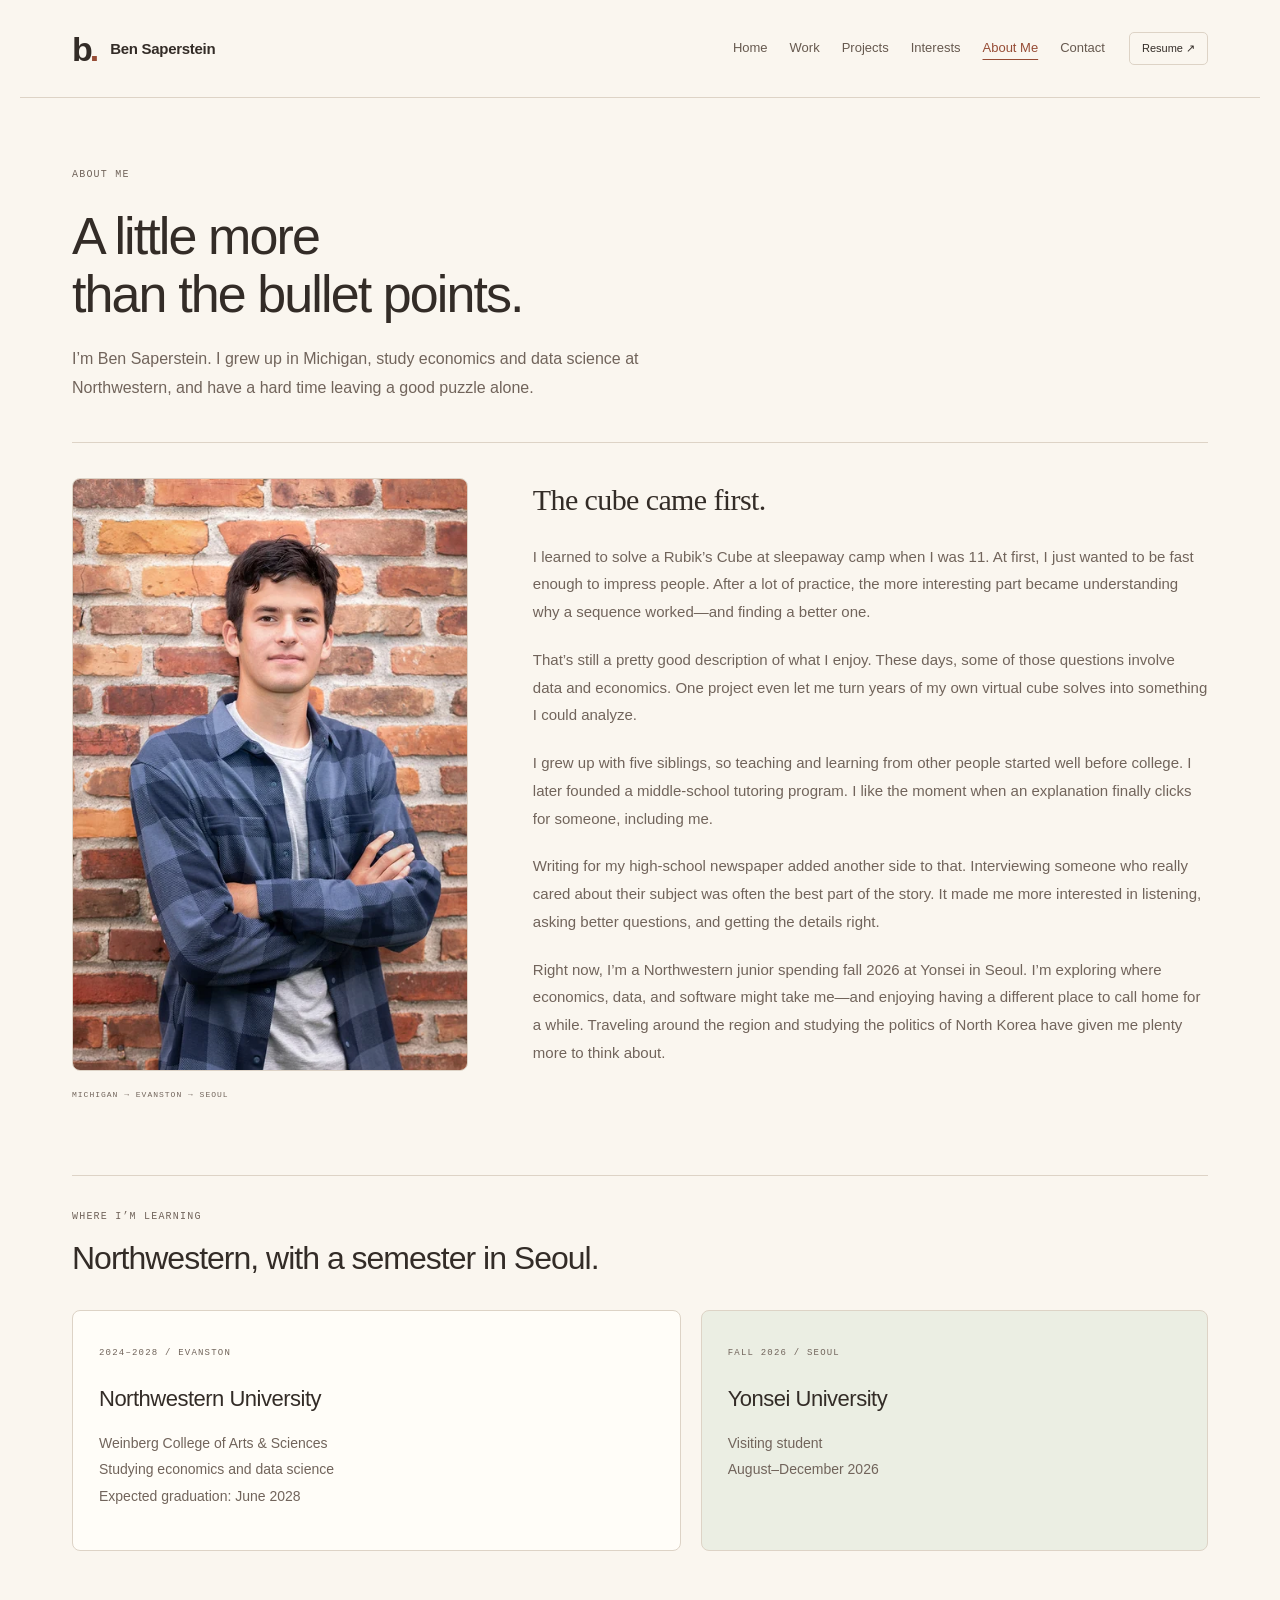
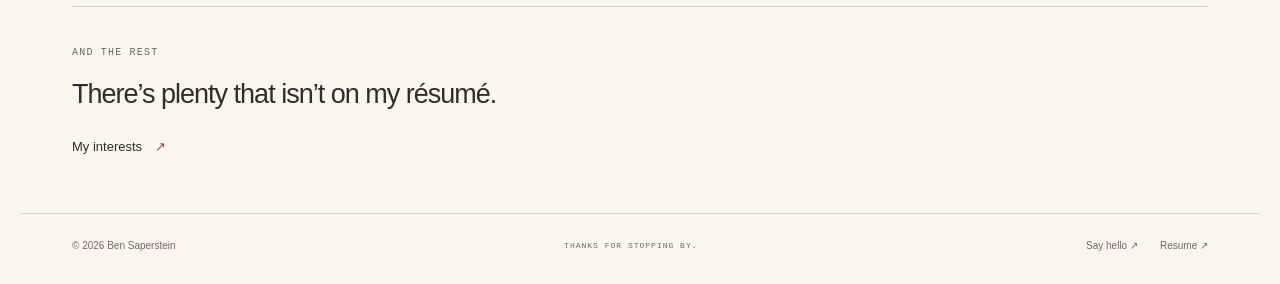
==== about.html @ 533a5538 "Publish personal portfolio with project stories and travel photos" ====
<!doctype html><html lang="en"><head><meta charset="utf-8"><meta name="viewport" content="width=device-width,initial-scale=1"><meta name="description" content="Meet Ben Saperstein: from Michigan to Northwestern, with a semester in Seoul."><meta name="robots" content="index,follow"><meta name="theme-color" content="#faf6ef"><title>About Me — Ben Saperstein</title><link rel="icon" href="favicon.svg" type="image/svg+xml"><link rel="stylesheet" href="style.css"></head><body class="page-about"><a class="skip" href="#main">Skip to content</a><header><a class="wordmark" href="index.html" aria-label="Ben Saperstein home"><span class="brand-mark" aria-hidden="true">b<span>.</span></span><span>Ben Saperstein</span></a><nav aria-label="Main navigation"><a href="index.html">Home</a><a href="work.html">Work</a><a href="projects.html">Projects</a><a href="interests.html">Interests</a><a href="about.html" aria-current="page">About Me</a><a href="contact.html">Contact</a></nav><a class="nav-resume" href="Ben_Saperstein_Public_Resume.pdf" target="_blank" rel="noopener">Resume ↗<span class="sr-only"> (PDF, opens in a new tab)</span></a></header><main id="main"><section class="page-intro"><p class="eyebrow">ABOUT ME</p><h1>A little more<br>than the bullet points.</h1><p class="page-description">I’m Ben Saperstein. I grew up in Michigan, study economics and data science at Northwestern, and have a hard time leaving a good puzzle alone.</p></section>
<section class="about-personal"><figure class="about-photo"><img src="images/ben-brick-900.webp" srcset="images/ben-brick-480.webp 480w, images/ben-brick-900.webp 900w" sizes="(max-width:640px) calc(100vw - 44px), 360px" width="900" height="1350" alt="Ben standing in front of a brick wall, wearing a blue checked shirt" loading="lazy"><figcaption class="mono">MICHIGAN → EVANSTON → SEOUL</figcaption></figure><div class="story-body"><p class="story-lead">The cube came first.</p><p>I learned to solve a Rubik’s Cube at sleepaway camp when I was 11. At first, I just wanted to be fast enough to impress people. After a lot of practice, the more interesting part became understanding why a sequence worked—and finding a better one.</p><p>That’s still a pretty good description of what I enjoy. These days, some of those questions involve data and economics. One project even let me turn years of my own virtual cube solves into something I could analyze.</p><p>I grew up with five siblings, so teaching and learning from other people started well before college. I later founded a middle-school tutoring program. I like the moment when an explanation finally clicks for someone, including me.</p><p>Writing for my high-school newspaper added another side to that. Interviewing someone who really cared about their subject was often the best part of the story. It made me more interested in listening, asking better questions, and getting the details right.</p><p>Right now, I’m a Northwestern junior spending fall 2026 at Yonsei in Seoul. I’m exploring where economics, data, and software might take me—and enjoying having a different place to call home for a while. Traveling around the region and studying the politics of North Korea have given me plenty more to think about.</p></div></section>
<section class="education-section" aria-labelledby="education-title"><div class="section-heading"><div><p class="eyebrow">WHERE I’M LEARNING</p><h2 id="education-title">Northwestern, with a semester in Seoul.</h2></div></div><div class="education-grid"><article><span class="mono">2024–2028 / EVANSTON</span><h3>Northwestern University</h3><p>Weinberg College of Arts & Sciences<br>Studying economics and data science<br>Expected graduation: June 2028</p></article><article><span class="mono">FALL 2026 / SEOUL</span><h3>Yonsei University</h3><p>Visiting student<br>August–December 2026</p></article></div></section>
<section class="home-note"><p class="eyebrow">AND THE REST</p><h2>There’s plenty that isn’t on my résumé.</h2><a class="text-link" href="interests.html">My interests <span aria-hidden="true">↗</span></a></section>
</main><footer><a href="index.html">© 2026 Ben Saperstein</a><span class="mono">THANKS FOR STOPPING BY.</span><div class="footer-links"><a href="contact.html">Say hello ↗</a><a href="Ben_Saperstein_Public_Resume.pdf" target="_blank" rel="noopener">Resume ↗<span class="sr-only"> (PDF, opens in a new tab)</span></a></div></footer><script src="script.js"></script></body></html>
---- style.css ----
:root{color-scheme:light;--bg:#faf6ef;--surface:#fffdf8;--line:#ddd3c6;--text:#332c27;--muted:#71645b;--accent:#964c35;--mint:#53735b}*{box-sizing:border-box}html{scroll-behavior:smooth;scroll-padding-top:95px}body{margin:0;background:var(--bg);color:var(--text);font-family:Arial,Helvetica,sans-serif;line-height:1.6;font-size:16px}a{color:inherit;text-decoration:none}button{font:inherit}a,button,summary{-webkit-tap-highlight-color:transparent}a:focus-visible,button:focus-visible,summary:focus-visible{outline:2px solid var(--accent);outline-offset:6px}a:hover{color:var(--accent)}.sr-only{position:absolute;width:1px;height:1px;overflow:hidden;clip:rect(0,0,0,0);white-space:nowrap}.skip{position:fixed;top:-100px;left:15px;padding:12px;background:var(--accent);color:#fffaf3;z-index:100}.skip:focus{top:10px}header,main,footer{max-width:1240px;margin:auto;padding-left:52px;padding-right:52px}header{height:98px;display:flex;align-items:center;justify-content:space-between;border-bottom:1px solid var(--line)}.wordmark{display:flex;gap:14px;align-items:center;font-size:15px;font-weight:600;letter-spacing:-.3px}.brand-mark{font-size:34px;line-height:1;font-weight:800;letter-spacing:-3px}.brand-mark span{color:var(--accent)}nav{display:flex;gap:31px;font-size:13px;color:#66594f}nav a:last-child{margin-left:8px}.hero{display:grid;grid-template-columns:1.5fr 1fr;gap:62px;align-items:center;padding:90px 0 85px}.eyebrow,.mono{font-family:"Courier New",monospace;font-size:10px;letter-spacing:1.2px;font-weight:400}.eyebrow{color:var(--muted);margin:0 0 26px;line-height:1.8}.status-dot{display:inline-block;width:6px;height:6px;background:var(--mint);border-radius:50%;margin-right:9px;vertical-align:1px}h1{font-size:clamp(38px,4.2vw,56px);line-height:1.13;letter-spacing:-2.4px;font-weight:500;margin:0 0 25px}h1 span{color:var(--accent)}.intro{color:var(--muted);max-width:470px;font-size:16px;line-height:1.8;margin:0 0 30px}.hero-actions{display:flex;align-items:center;gap:27px}.button{display:inline-flex;align-items:center;justify-content:space-between;gap:34px;padding:13px 19px;border:1px solid transparent;border-radius:4px;font-size:13px;font-weight:600}.primary{background:var(--accent);color:#fffaf3}.primary:hover{background:#7c3c29;color:#fffaf3}.text-link{font-size:13px;display:inline-flex;gap:13px;align-items:center}.text-link span{color:var(--accent)}.hero-object{height:362px;position:relative;border:1px solid var(--line);border-radius:8px;background:radial-gradient(ellipse at center,#eadac866,transparent 70%);overflow:hidden}.object-top{position:absolute;left:22px;right:22px;top:17px;display:flex;align-items:center;justify-content:space-between;color:var(--muted)}.object-top .mono{font-size:8px;letter-spacing:.8px}.cross{font-size:19px;color:#555}.cube-stage{height:263px;display:flex;align-items:center;justify-content:center;perspective:800px;padding-top:30px}.cube{width:123px;height:123px;position:relative;transform-style:preserve-3d;transform:rotateX(-25deg) rotateY(-35deg);transition:transform .7s cubic-bezier(.2,.8,.2,1)}.face{position:absolute;inset:0;display:grid;grid-template-columns:repeat(3,1fr);gap:4px;background:#51473d;border:3px solid #51473d;border-radius:3px;backface-visibility:hidden}.face i{display:block;border-radius:3px;border:1px solid #ffffff16}.front{transform:translateZ(61.5px)}.right{transform:rotateY(90deg) translateZ(61.5px)}.top{transform:rotateX(90deg) translateZ(61.5px)}.object-bottom{position:absolute;bottom:21px;left:23px;right:23px;display:flex;justify-content:space-between;align-items:end}.object-number{font-size:27px;letter-spacing:-1px;display:block;line-height:1.2}.object-number>span{font-size:16px;color:var(--muted);margin-left:2px}.caption{color:var(--muted);font-size:10px}.shuffle{border:1px solid var(--line);border-radius:4px;background:transparent;color:#66594f;padding:7px 10px;font-size:10px;cursor:pointer}.shuffle:hover{border-color:var(--accent);color:var(--accent)}.shuffle>span{margin-right:5px}.section-divider{display:flex;justify-content:space-between;border-top:1px solid var(--line);padding-top:18px;color:#77685c}.section-divider .mono{font-size:8px}.work,.experience{padding-top:83px}.section-heading{display:flex;justify-content:space-between;align-items:end;margin-bottom:33px}.section-heading .eyebrow{margin-bottom:13px}.section-heading h2,h2{font-size:32px;line-height:1.2;font-weight:500;letter-spacing:-1px;margin:0}.section-heading>p{font-size:12px;color:var(--muted);margin:0 0 3px}.project-grid{display:grid;grid-template-columns:1.15fr 1fr;gap:22px}.project{border:1px solid var(--line);border-radius:8px;overflow:hidden;background:var(--surface);display:flex;flex-direction:column}.project-visual{height:223px;position:relative;overflow:hidden;border-bottom:1px solid var(--line);padding:22px 27px}.cube-visual{background:#efdfd3}.visual-grid{position:absolute;inset:0;background-image:linear-gradient(#964c3510 1px,transparent 1px),linear-gradient(90deg,#964c3510 1px,transparent 1px);background-size:28px 28px;mask-image:linear-gradient(to right,transparent,black)}.visual-label,.visual-foot{font-size:8px;letter-spacing:1px;position:absolute;color:#7d5542}.visual-label{top:23px}.visual-foot{bottom:22px}.big-stat{position:absolute;top:64px;font-size:56px;line-height:1.3;color:#964c35;letter-spacing:-2px}.big-stat>span{display:block;font-size:12px;letter-spacing:0;color:#795b4c}.yelp-visual{background:#e2eadc}.yelp-visual .visual-label,.yelp-visual .visual-foot{color:#4e6751}.review-motif{position:absolute;top:72px;left:27px;right:27px}.review-motif>div:first-child{display:flex;gap:7px}.review-motif i{width:26px;height:26px;border-radius:3px;background:#53735b;clip-path:polygon(50% 0,61% 34%,98% 35%,68% 57%,79% 95%,50% 72%,21% 95%,32% 57%,2% 35%,39% 34%)}.review-motif>span{font-family:"Courier New",monospace;font-size:9px;color:#4e6751;display:block;margin-top:10px}.review-lines{margin-top:17px;display:flex;gap:6px}.review-lines b{display:block;width:44%;height:3px;background:#53735b33;border-radius:3px}.review-lines b:nth-child(2){width:25%}.review-lines b:nth-child(3){width:12%}.project-content{padding:26px;flex:1;display:flex;flex-direction:column;align-items:start}.project-meta{display:flex;justify-content:space-between;width:100%;font-family:"Courier New",monospace;font-size:8px;letter-spacing:.7px;color:var(--muted);gap:10px}.project h2{font-size:23px;line-height:1.25;letter-spacing:-.6px;font-weight:500;margin:20px 0 14px}.project p{font-size:13px;color:var(--muted);line-height:1.75;margin:0 0 20px}.tags{display:flex;gap:7px;flex-wrap:wrap;margin-bottom:24px}.tags span{font-family:"Courier New",monospace;font-size:9px;padding:3px 7px;border:1px solid #ded2c4;border-radius:3px;color:#716052}.project details{width:100%;border-top:1px solid var(--line);padding:13px 0;margin-top:auto;font-size:11px}summary{cursor:pointer;list-style:none;display:flex;justify-content:space-between;align-items:center;gap:12px;color:#65564b}summary::-webkit-details-marker{display:none}summary:hover{color:var(--accent)}summary>span{font-size:16px;color:var(--accent)}details[open] summary>span{transform:rotate(45deg)}.detail-content{padding-top:17px}.detail-content p{font-size:12px;margin-bottom:12px}.project-link{font-size:12px;display:flex;justify-content:space-between;align-items:center;width:100%;padding-top:12px;color:var(--accent);border-top:1px solid var(--line)}.project-note{border-top:1px solid var(--line);width:100%;padding-top:13px;font-size:10px;color:var(--muted)}.tiny-dot{width:5px;height:5px;border-radius:50%;display:inline-block;background:var(--accent);margin-right:5px}.project-icon{font-size:34px;color:var(--accent);height:55px;margin-top:20px;line-height:1.5}.project:nth-child(4) .project-icon{color:#53735b}.experience{padding-bottom:75px}.experience-list{border-top:1px solid var(--line)}.experience-row{display:grid;grid-template-columns:1fr 1.8fr 30px;gap:30px;border-bottom:1px solid var(--line);padding:30px 0}.date{font-size:9px;color:var(--muted);letter-spacing:.6px}.experience-row h2{margin:8px 0 0;font-size:18px;font-weight:500;letter-spacing:-.4px}.industry{font-size:10px;color:var(--muted)}.experience-row h3{font-size:13px;margin:3px 0 10px;font-weight:500}.experience-row p{font-size:12px;color:var(--muted);line-height:1.8;margin:0}.experience-row .small-note{font-size:10px;color:#77685c;margin-top:9px}.experience-num{font-family:"Courier New",monospace;font-size:11px;color:#857567;text-align:right}.about{display:grid;grid-template-columns:1fr 1fr;gap:75px;padding:5px 0 85px}.about .eyebrow{margin-bottom:19px}.about h2{line-height:1.25}.about-copy p{font-size:13px;color:var(--muted);line-height:1.85;margin:0 0 17px}.about-copy .text-link{font-size:12px;margin-top:5px}.contact{padding:47px 43px 39px;border:1px solid #dbc4b0;border-radius:8px;background:#f1e3d4;margin-bottom:53px}.contact .eyebrow{margin-bottom:18px;color:#8a5038}.contact-heading{display:flex;justify-content:space-between;align-items:center;gap:20px}.contact h2{font-size:40px;letter-spacing:-1.5px}.contact>p:not(.eyebrow){font-size:13px;color:#715b4b;margin:18px 0 28px}.round-arrow{background:var(--accent);color:#fffaf3;border-radius:50%;width:54px;height:54px;display:flex;align-items:center;justify-content:center;font-size:29px}.round-arrow:hover{color:#fffaf3;background:#7c3c29}.contact-links{display:flex;gap:30px;font-size:12px}.contact-links a{display:inline-flex;gap:18px}.contact-links span{color:var(--accent)}footer{border-top:1px solid var(--line);padding-top:24px;padding-bottom:30px;display:flex;justify-content:space-between;align-items:center;font-size:10px;color:#77685c}footer .mono{font-size:8px;letter-spacing:1px}footer a{font-size:10px}@media(min-width:1500px){header,main,footer{max-width:1340px}.hero{gap:100px}h1{font-size:60px}.hero-object{height:380px}.cube-stage{height:280px}}@media(max-width:900px){header,main,footer{padding-left:30px;padding-right:30px}.hero{gap:30px;padding-top:65px;padding-bottom:65px;grid-template-columns:1.3fr 1fr}h1{font-size:42px}.hero-object{height:335px}.intro{font-size:14px}.hero-actions{gap:18px}.button{gap:18px}.hero-actions .text-link{font-size:12px}.object-top .mono{font-size:7px}.shuffle{font-size:9px}.object-bottom{left:17px;right:17px}.cube{width:102px;height:102px}.front{transform:translateZ(51px)}.right{transform:rotateY(90deg) translateZ(51px)}.top{transform:rotateX(90deg) translateZ(51px)}.project-grid{grid-template-columns:1fr 1fr}.project-content{padding:22px}.project h2{font-size:21px}.section-heading h2,h2{font-size:28px}.about{gap:35px}}@media(max-width:640px){header,main,footer{padding-left:22px;padding-right:22px}header{height:78px}.wordmark{gap:10px}.wordmark>span:last-child{font-size:12px}nav{gap:16px;font-size:11px}nav a:nth-child(2){display:none}nav a:last-child{margin-left:0}.hero{grid-template-columns:1fr;gap:36px;padding:48px 0 40px}.hero .eyebrow{font-size:8px;margin-bottom:21px}h1{font-size:42px;letter-spacing:-1.8px;line-height:1.14}.intro{font-size:14px;max-width:430px}.hero-object{height:310px}.cube-stage{height:230px}.object-top .mono{font-size:8px}.cube{width:112px;height:112px}.front{transform:translateZ(56px)}.right{transform:rotateY(90deg) translateZ(56px)}.top{transform:rotateX(90deg) translateZ(56px)}.object-bottom{left:22px;right:22px}.shuffle{font-size:10px}.section-divider .mono{font-size:7px;letter-spacing:.5px}.section-divider>span:last-child{display:none}.work,.experience{padding-top:52px}.section-heading{align-items:start;gap:16px;margin-bottom:25px}.section-heading h2,h2{font-size:27px;letter-spacing:-.8px}.section-heading>p{display:none}.section-heading .eyebrow{font-size:9px;margin-bottom:12px}.project-grid{grid-template-columns:1fr;gap:18px}.project-visual{height:205px}.big-stat{font-size:52px}.project-content{padding:24px}.project h2{font-size:23px}.project p{font-size:13px}.project-meta{font-size:8px}.experience .section-heading{align-items:end}.experience .section-heading h2{max-width:220px}.experience .section-heading .text-link{font-size:10px;gap:4px;white-space:nowrap;margin-bottom:4px}.experience-row{grid-template-columns:1fr;gap:15px;padding:25px 0;position:relative}.experience-num{position:absolute;right:0;top:29px}.experience-row h2{font-size:19px}.experience-row h3{font-size:13px}.experience-row p{font-size:13px}.experience-row .small-note{font-size:11px}.experience{padding-bottom:50px}.about{grid-template-columns:1fr;gap:24px;padding-bottom:48px}.about h2 br{display:none}.about-copy p{font-size:14px}.contact{padding:28px 24px;margin-bottom:36px}.contact h2{font-size:31px;max-width:230px;line-height:1.15}.round-arrow{width:42px;height:42px;min-width:42px;font-size:24px}.contact>p:not(.eyebrow){font-size:12px}.contact>p br{display:none}.contact-links{gap:20px;flex-wrap:wrap;font-size:11px}.contact-links a{gap:9px}footer{flex-wrap:wrap;gap:16px;font-size:9px}footer .mono{display:none}}@media(prefers-reduced-motion:reduce){html{scroll-behavior:auto}.cube{transition:none}}
.hero-actions .button,.hero-actions .text-link{white-space:nowrap}@media(max-width:360px){h1{font-size:34px;letter-spacing:-1.4px}.hero-actions{gap:16px}.hero-actions .button{font-size:12px;gap:15px;padding:12px 13px}.hero-actions .text-link{font-size:11px;gap:8px}.wordmark>span:last-child{font-size:11px}nav{gap:12px;font-size:10px}.wordmark{gap:7px}}
/* Shared navigation and the personal, multi-page layout. */
header{gap:24px}header nav{gap:22px;margin-left:auto}header nav a:last-child{margin-left:0}header nav a[aria-current=page]{color:var(--accent);text-decoration:underline;text-underline-offset:7px;text-decoration-thickness:1px}.nav-resume{border:1px solid var(--line);border-radius:5px;font-size:11px;padding:7px 12px;white-space:nowrap}.footer-links{display:flex;gap:22px}.personal-hero{display:grid;grid-template-columns:1.35fr 1fr;gap:90px;align-items:center;padding:78px 0 80px}.personal-hero h1{font-size:clamp(45px,5vw,66px);line-height:1.1;letter-spacing:-2.4px}.personal-lead{font-size:18px;color:#574a40;line-height:1.7;max-width:510px;margin:25px 0 16px}.personal-description{font-size:14px;color:var(--muted);line-height:1.85;max-width:490px}.home-interests{display:flex;flex-wrap:wrap;gap:8px;margin:24px 0 30px}.home-interests span{font-size:10px;padding:5px 10px;border:1px solid var(--line);border-radius:20px;color:#66594f;background:#f3ede2}.portrait-card{margin:0;background:#e9e9da;border:1px solid #d4d9c7;border-radius:100px 100px 9px 9px;overflow:hidden;max-width:395px;width:100%;justify-self:end}.portrait-art{height:355px;position:relative;overflow:hidden;display:flex;align-items:center;justify-content:center;background:linear-gradient(140deg,#e9ebdc,#e0e5d2)}.portrait-ring{position:absolute;width:260px;height:260px;border:1px solid #bcc9ae;border-radius:50%;left:50%;top:47%;transform:translate(-50%,-50%)}.portrait-ring:after{content:"";position:absolute;inset:28px;border:1px solid #c9d2bd;border-radius:50%}.portrait-initials{position:relative;font-size:112px;letter-spacing:-10px;color:#697e58;font-weight:500;font-family:Georgia,serif;line-height:1}.portrait-tile{position:absolute;width:70px;height:70px;background:#d4af94;border-radius:12px;transform:rotate(-16deg)}.tile-one{left:-20px;top:65px}.tile-two{right:-23px;bottom:32px;background:#bbcbab;transform:rotate(19deg)}.portrait-card figcaption{padding:17px 23px;background:#f0f0e6;display:flex;justify-content:space-between;gap:10px;align-items:center;border-top:1px solid #d4d9c7}.portrait-card figcaption .mono{font-size:8px;letter-spacing:1px}.portrait-card figcaption>span:last-child{font-size:10px;color:#6d745f}.home-paths{padding:42px 0 65px;border-top:1px solid var(--line)}.path-grid{display:grid;grid-template-columns:repeat(3,1fr);gap:20px}.path-card{padding:26px;border:1px solid var(--line);border-radius:8px;background:var(--surface);transition:border-color .2s,transform .2s}.path-card:nth-child(2){background:#f2e7dc}.path-card:nth-child(3){background:#ebeee3}.path-card:hover{color:var(--text);border-color:#a58165;transform:translateY(-3px)}.path-number{font-family:"Courier New",monospace;font-size:9px;color:var(--muted);letter-spacing:1px}.path-card h3{font-size:26px;line-height:1.25;letter-spacing:-.5px;font-weight:400;margin:24px 0 17px}.path-card p{font-size:12px;color:var(--muted);min-height:40px;max-width:240px}.path-link{display:block;margin-top:26px;font-size:11px;color:var(--accent)}.home-note{padding:37px 0 55px;border-top:1px solid var(--line)}.home-note .eyebrow{margin-bottom:16px}.home-note h2{font-size:27px;margin-bottom:23px}.page-intro{padding:68px 0 39px;max-width:830px}.page-intro .eyebrow{margin-bottom:23px}.page-intro h1{font-size:52px;font-weight:400;line-height:1.12;margin-bottom:22px;letter-spacing:-1.9px}.page-description{font-size:16px;line-height:1.8;color:var(--muted);max-width:630px;margin:0}.page-work .experience,.page-projects .work{padding-top:0;padding-bottom:32px}.page-projects .project-grid{margin-bottom:24px}.page-end{padding:25px 0 60px;display:flex;gap:22px;align-items:center;border-top:1px solid var(--line)}.page-end>p{color:var(--muted);font-size:13px}.cubing-feature{display:grid;grid-template-columns:1.25fr 1fr;gap:75px;align-items:center;border-top:1px solid var(--line);padding:40px 0 55px}.cubing-feature h2{font-size:35px;line-height:1.18;margin-bottom:23px}.cubing-feature p:not(.eyebrow){font-size:14px;color:var(--muted);max-width:480px;line-height:1.85}.interest-links{display:flex;gap:25px;flex-wrap:wrap;margin-top:25px}.interest-links .text-link{font-size:12px}.interest-grid{display:grid;grid-template-columns:repeat(2,1fr);gap:20px;padding-bottom:50px}.interest-card{padding:28px;border:1px solid var(--line);border-radius:8px;background:var(--surface)}.interest-card:nth-child(3n+2){background:#ebeee3}.interest-card:nth-child(3n){background:#f2e7dc}.interest-card .mono{font-size:9px;color:var(--muted)}.interest-card h2{font-size:24px;margin:22px 0 14px}.interest-card p{font-size:14px;color:var(--muted);line-height:1.8;margin:0}.about-story{display:grid;grid-template-columns:1fr 1.9fr;gap:70px;padding:42px 0 55px;border-top:1px solid var(--line)}.story-label>.mono{font-size:9px;color:var(--muted)}.place-line{font-family:Georgia,serif;font-size:35px;line-height:1.4;color:var(--accent);letter-spacing:-1px}.story-body p{font-size:15px;color:var(--muted);line-height:1.9;margin:0 0 20px}.story-body .story-lead{font-size:23px;line-height:1.5;color:var(--text)}.story-body .text-link{margin-top:10px}.education-section{padding:32px 0 55px;border-top:1px solid var(--line)}.education-grid{display:grid;grid-template-columns:1.2fr 1fr;gap:20px}.education-grid article{padding:26px;background:var(--surface);border:1px solid var(--line);border-radius:8px}.education-grid article:last-child{background:#ebeee3}.education-grid .mono{font-size:9px;color:var(--muted)}.education-grid h3{font-weight:400;font-size:22px;letter-spacing:-.5px;margin:18px 0 14px}.education-grid p{font-size:14px;line-height:1.9;color:var(--muted)}.page-contact .page-intro{padding-bottom:40px}.page-contact .contact{margin-bottom:22px;padding:33px}.page-contact .contact>p:not(.eyebrow){margin:0 0 26px;font-size:18px;line-height:1.7}.contact-address{font-size:14px;overflow-wrap:anywhere;padding:0 0 70px;color:var(--muted)}
@media(max-width:1050px){header nav{gap:16px;font-size:12px}.nav-resume{padding:6px 9px}.personal-hero{gap:45px}.personal-hero h1{font-size:52px}.personal-lead{font-size:16px}.portrait-art{height:330px}.portrait-card figcaption{padding:14px 18px}.cubing-feature{gap:35px}}
@media(max-width:800px){header{height:auto;min-height:100px;flex-wrap:wrap;padding-top:18px;padding-bottom:16px;gap:14px}header nav{width:100%;order:3;margin:0;justify-content:space-between;gap:13px}header .nav-resume{margin-left:auto}header nav a:nth-child(2){display:inline}header nav a:last-child{margin-left:0}.personal-hero{gap:35px;padding:55px 0}.personal-hero h1{font-size:46px}.portrait-art{height:300px}.portrait-initials{font-size:95px}.portrait-card figcaption{flex-direction:column;align-items:start;gap:3px}.path-card{padding:20px}.path-card h3{font-size:23px}.page-intro h1{font-size:44px}.cubing-feature{gap:30px}.cubing-feature h2{font-size:30px}.about-story{gap:35px;grid-template-columns:1fr 2fr}}
@media(max-width:640px){header nav{gap:13px;font-size:11px;overflow-x:auto;padding:4px 0 6px;white-space:nowrap}header .wordmark>span:last-child{font-size:13px}.personal-hero{grid-template-columns:1fr;gap:35px;padding:42px 0 45px}.personal-hero h1{font-size:48px;letter-spacing:-1.8px}.personal-intro .eyebrow{font-size:8px}.personal-lead{font-size:17px}.personal-description{font-size:14px}.personal-hero .hero-actions{gap:22px;flex-wrap:wrap}.personal-hero .hero-actions .button{font-size:12px;padding:13px 16px;gap:15px}.personal-hero .hero-actions .text-link{font-size:12px}.portrait-card{max-width:100%;border-radius:85px 85px 8px 8px}.portrait-art{height:300px}.portrait-card figcaption{flex-direction:row;align-items:center;padding:16px 22px}.home-paths{padding:32px 0 40px}.path-grid{grid-template-columns:1fr;gap:16px}.path-card{padding:25px}.path-card h3{font-size:27px;margin:17px 0 12px}.path-card h3 br{display:none}.path-card p{min-height:0;max-width:none}.path-link{margin-top:20px}.home-note h2{font-size:26px}.page-intro{padding:43px 0 30px}.page-intro h1{font-size:39px;letter-spacing:-1.4px}.page-description{font-size:15px}.page-end{gap:18px;flex-wrap:wrap;padding-bottom:40px}.cubing-feature{grid-template-columns:1fr;gap:25px;padding:30px 0 35px}.cubing-feature h2{font-size:30px}.cubing-feature .hero-object{height:310px}.interest-grid{grid-template-columns:1fr;gap:16px;padding-bottom:35px}.interest-card{padding:25px}.interest-card h2{font-size:24px}.about-story{grid-template-columns:1fr;gap:12px;padding:30px 0}.place-line{font-size:25px;margin:18px 0;line-height:1.4}.place-line br{display:none}.place-line br:after{content:" "}.story-body .story-lead{font-size:22px}.education-grid{grid-template-columns:1fr}.education-section{padding:28px 0 40px}.page-contact .contact{padding:25px}.page-contact .contact>p:not(.eyebrow){font-size:16px}.page-contact .contact-links{font-size:13px;gap:24px}.contact-address{font-size:12px}.footer-links{gap:18px}footer{align-items:center}footer .mono{display:none}}
@media(prefers-reduced-motion:reduce){.path-card{transition:none}.path-card:hover{transform:none}}

.portrait-initials{font-size:88px;letter-spacing:-6px}@media(max-width:560px){header nav{display:grid;grid-template-columns:repeat(3,1fr);gap:8px 14px;overflow:visible;white-space:normal}header nav a{text-align:center;padding:3px 0}.portrait-initials{font-size:80px}}@media(max-width:360px){.personal-hero h1{font-size:40px}.page-intro h1{font-size:36px}}
/* Personal edition: real photographs and quieter, more specific copy. */
.photo-home{grid-template-columns:1.25fr 1fr;gap:70px;padding:66px 0 68px}.photo-home h1{font-size:74px;line-height:1.08;letter-spacing:-3px;margin-bottom:24px}.photo-home .personal-lead{font-size:21px;line-height:1.5;letter-spacing:-.3px;margin-bottom:24px}.photo-home .personal-description{font-size:15px;line-height:1.85}.photo-home .hero-actions{margin-top:28px}.real-portrait{border-radius:12px;transform:rotate(1.5deg);max-width:395px;background:#f7f1e7;border-color:#d7cabc;box-shadow:0 12px 30px #69534112}.real-portrait img{display:block;width:100%;height:430px;object-fit:cover;object-position:center 30%;border-radius:0}.real-portrait figcaption{background:#f7f1e7;border-color:#d7cabc;display:block;padding:17px 21px}.real-portrait figcaption .mono{display:block;margin-bottom:5px;color:#66594f}.real-portrait figcaption>span:last-child{font-family:Georgia,serif;font-style:italic;font-size:13px;color:#72624f}.personal-aside{display:grid;grid-template-columns:1fr 1.4fr;gap:65px;padding:46px 0 55px;border-top:1px solid var(--line)}.personal-aside h2{font-size:31px;margin-bottom:20px}.personal-aside>.eyebrow{margin-bottom:15px}.personal-aside>div>p:not(.eyebrow){font-size:14px;line-height:1.8;color:var(--muted);max-width:300px}.aside-facts article{position:relative;padding:4px 0 25px 42px;margin-bottom:23px;border-bottom:1px solid var(--line)}.aside-facts article:last-child{margin-bottom:0}.fact-marker{position:absolute;left:0;top:10px;font-family:"Courier New",monospace;font-size:10px;color:var(--accent)}.aside-facts h3{font-size:21px;font-weight:400;letter-spacing:-.4px;margin:0 0 11px}.aside-facts p{font-size:13px;line-height:1.85;color:var(--muted);margin:0;max-width:440px}.about-personal{display:grid;grid-template-columns:.85fr 1.45fr;gap:65px;padding:35px 0 55px;border-top:1px solid var(--line);align-items:start}.about-photo{margin:0;position:sticky;top:30px}.about-photo img{width:100%;height:auto;display:block;border-radius:8px;border:1px solid var(--line)}.about-photo figcaption{padding:18px 0;font-size:8px;color:var(--muted);letter-spacing:1px}.about-personal .story-body .story-lead{font-family:Georgia,serif;font-size:30px;line-height:1.25;letter-spacing:-.6px;margin:3px 0 24px}.about-personal .story-body p{font-size:15px;line-height:1.85}.work-photo-intro{position:relative;max-width:none;padding-right:200px;min-height:260px}.work-headshot{position:absolute;right:0;top:65px;width:125px;height:154px;object-fit:cover;border-radius:8px;box-shadow:0 4px 15px #69534112;border:1px solid var(--line)}.fun-fact{background:#f2e7dc!important}.cubing-feature h2{font-family:Georgia,serif;font-size:39px;font-weight:400;letter-spacing:-.7px;line-height:1.2}.page-interests .page-intro h1{font-size:58px}.page-contact .contact{background:#f4e9dc}.page-work .page-description{max-width:650px}
@media(max-width:900px){.photo-home{gap:35px}.photo-home h1{font-size:60px}.photo-home .personal-lead{font-size:19px}.real-portrait img{height:405px}.about-personal{gap:35px;grid-template-columns:.9fr 1.3fr}.personal-aside{gap:35px}.real-portrait figcaption>span:last-child{font-size:12px}}
@media(max-width:640px){.photo-home{grid-template-columns:1fr;padding:42px 0 46px;gap:35px}.photo-home h1{font-size:58px;letter-spacing:-2px}.photo-home .personal-lead{font-size:21px;line-height:1.5}.photo-home .personal-description{font-size:15px}.photo-home .hero-actions{gap:24px}.real-portrait{max-width:100%;transform:none;border-radius:9px}.real-portrait img{height:430px;object-position:center 30%}.real-portrait figcaption{display:block}.personal-aside{grid-template-columns:1fr;gap:20px;padding:32px 0 40px}.personal-aside>div>p:not(.eyebrow){max-width:none}.personal-aside h2{font-size:28px}.aside-facts article{padding-left:32px}.about-personal{grid-template-columns:1fr;gap:22px;padding:28px 0 35px}.about-photo{position:static;max-width:100%}.about-photo img{height:420px;object-fit:cover;object-position:center 30%}.about-personal .story-body .story-lead{font-size:29px}.about-personal .story-body p{font-size:15px}.work-photo-intro{padding-right:0;min-height:0}.work-photo-intro h1{padding-right:96px;font-size:37px;min-height:88px}.work-photo-intro .eyebrow{padding-right:100px}.work-headshot{width:80px;height:100px;top:49px}.page-interests .page-intro h1{font-size:44px}.cubing-feature h2{font-size:32px}}
@media(max-width:360px){.photo-home h1{font-size:49px}.real-portrait img{height:380px}.photo-home .personal-lead{font-size:19px}.work-photo-intro h1{font-size:32px}.photo-home .hero-actions{gap:18px}.photo-home .hero-actions .text-link{font-size:11px}}
/* Project stories: quiet navigation, generous reading measure. */
.case-back{display:inline-block;margin-top:36px;font-size:14px}
.case-intro{padding-bottom:36px!important}.case-intro h1{max-width:1000px}.case-intro .tags{margin-top:26px}
.case-facts{display:grid;grid-template-columns:repeat(3,1fr);border-top:1px solid var(--line,#dcd3c8);border-bottom:1px solid var(--line,#dcd3c8);padding:26px 0;gap:20px;margin-bottom:58px}
.case-facts strong{display:block;font-size:clamp(22px,3vw,38px);font-weight:600;letter-spacing:-1px;color:#6c4536}.case-facts span{display:block;font-size:13px;color:#675c53;margin-top:5px}
.case-layout{display:grid;grid-template-columns:180px minmax(0,1fr);gap:58px;align-items:start}.case-nav{position:sticky;top:120px;display:flex;flex-direction:column;gap:15px;font-size:14px}.case-nav a{text-decoration:none;color:#68564a}.case-nav a:hover{color:#93492e;text-decoration:underline}
.case-body{max-width:790px;min-width:0}.case-single{margin:auto}.case-body section{padding:0 0 58px;scroll-margin-top:130px}.case-body h2{font-size:clamp(26px,3vw,38px);line-height:1.16;letter-spacing:-1.2px;margin:12px 0 22px}.case-body p,.case-body li{font-size:17px;line-height:1.8;color:#51483e}.case-body p+p{margin-top:18px}.case-body blockquote{border-left:3px solid #ac6244;padding:12px 0 12px 25px;margin:30px 0 0;font-size:23px;line-height:1.5;color:#794b38}.method-steps{padding-left:24px}.method-steps li{padding-left:8px;margin-bottom:19px}.case-chart{margin:30px 0;background:white;border:1px solid #dfd6ca;border-radius:14px;padding:14px}.case-chart img{width:100%;height:auto;display:block}.case-chart figcaption{font-size:12px;line-height:1.6;color:#665d54;padding:10px 5px 2px}.case-scope{border:1px solid #d9d0c4;border-radius:12px;padding:0 20px;margin-top:24px;background:#f2eee5}.case-scope summary{padding:18px 0;font-size:14px;font-weight:600;cursor:pointer}.case-scope p{font-size:14px;padding-bottom:18px}.case-body .case-footnote{font-size:14px;color:#6b6258;border-left:2px solid #a5af94;padding-left:18px}.artifact-links{display:grid;gap:13px}.artifact-links a{display:block;padding:22px 25px;background:#e8eddf;border:1px solid #d0d7c6;border-radius:12px;text-decoration:none;color:#394834}.artifact-links a:hover{background:#dfe7d4}.artifact-links a strong{display:block;font-size:18px}.artifact-links a span{display:block;font-size:13px;margin-top:8px;line-height:1.6}.travel-note{display:grid;grid-template-columns:1.4fr 1fr;gap:50px;align-items:center;border-top:1px solid #ded5c9;border-bottom:1px solid #ded5c9;padding:40px 0;margin:10px 0 45px}.travel-note h2{font-size:34px;letter-spacing:-1px;margin:12px 0 18px}.travel-note p{line-height:1.8;color:#5c5145}.travel-stops{display:flex;gap:12px;flex-wrap:wrap}.travel-stops span{background:#e5eadb;border:1px solid #cdd5c0;border-radius:999px;padding:12px 19px;font-size:15px;color:#46523e}
@media(max-width:760px){.case-layout{grid-template-columns:1fr;gap:25px}.case-nav{position:static;flex-direction:row;flex-wrap:wrap;gap:12px 20px;padding-bottom:24px;border-bottom:1px solid #ded5c9}.case-nav .eyebrow{width:100%;margin:0}.case-facts{gap:10px;margin-bottom:35px}.case-facts strong{letter-spacing:-.5px}.case-facts span{font-size:11px}.case-body section{padding-bottom:38px}.case-body p,.case-body li{font-size:16px}.case-chart{padding:6px}.travel-note{grid-template-columns:1fr;gap:24px}.case-back{margin-top:25px}}

.photo-home .real-portrait img{object-position:center 60%}.travel-gallery{padding:5px 0 45px}.travel-gallery .section-heading{margin-bottom:25px}.travel-gallery h2{font-size:34px;letter-spacing:-1px}.travel-photo-grid{display:grid;grid-template-columns:repeat(4,minmax(0,1fr));gap:18px}.travel-photo-grid figure{margin:0;overflow:hidden;border:1px solid var(--line);border-radius:10px;background:var(--surface)}.travel-photo-grid img{width:100%;height:auto;aspect-ratio:3/4;object-fit:cover;display:block}.travel-photo-grid figcaption{font-size:12px;color:var(--muted);padding:13px 15px;line-height:1.6}.travel-photo-grid figure:last-child img{object-position:65% center}@media(max-width:960px){.travel-photo-grid{grid-template-columns:repeat(2,minmax(0,1fr))}}@media(max-width:640px){.travel-photo-grid{gap:16px;grid-template-columns:1fr}.travel-photo-grid img{aspect-ratio:4/3}.travel-photo-grid figure:first-child img{object-position:center 80%}.travel-photo-grid figure:nth-child(2) img{object-position:center 65%}.travel-photo-grid figure:last-child img{object-position:center 45%}}
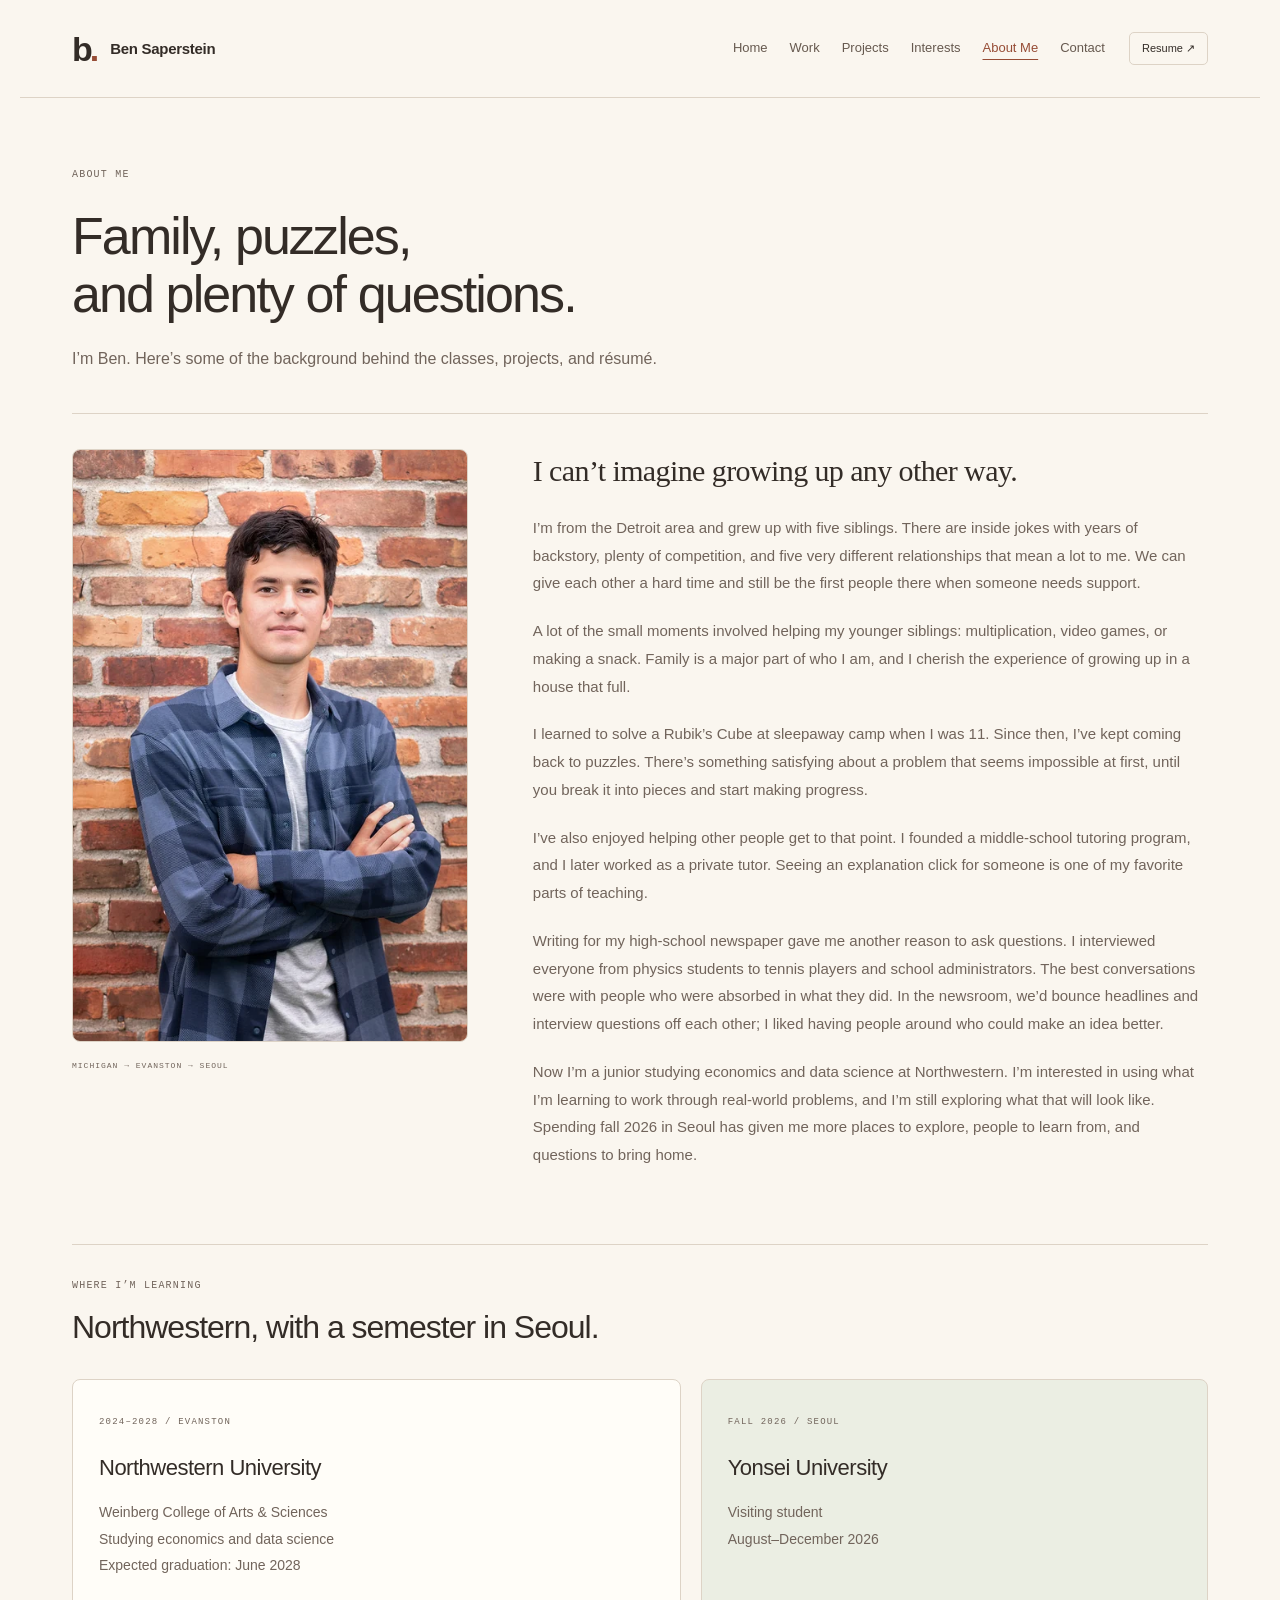
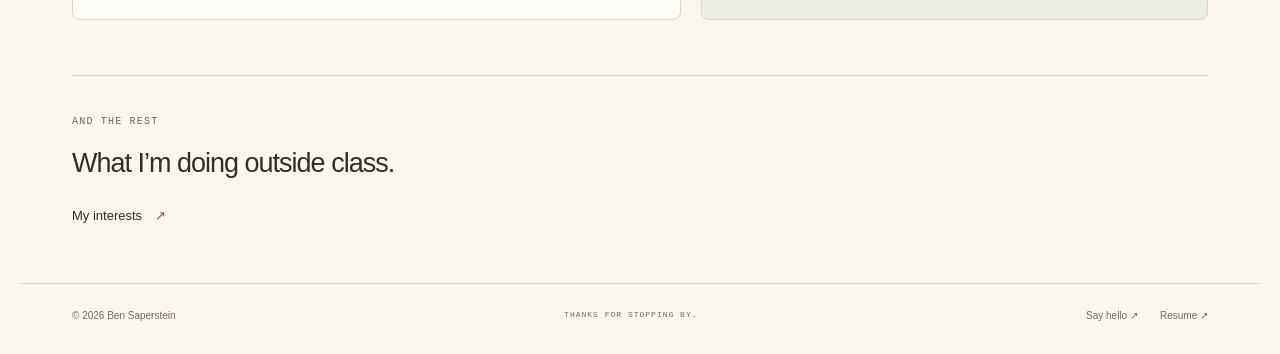
==== commit 6988cc7a: "Rewrite portfolio with Ben's personal introduction, project reflections, and travel stories" ====
--- a/about.html
+++ b/about.html
@@ -1,5 +1,11 @@
-<!doctype html><html lang="en"><head><meta charset="utf-8"><meta name="viewport" content="width=device-width,initial-scale=1"><meta name="description" content="Meet Ben Saperstein: from Michigan to Northwestern, with a semester in Seoul."><meta name="robots" content="index,follow"><meta name="theme-color" content="#faf6ef"><title>About Me — Ben Saperstein</title><link rel="icon" href="favicon.svg" type="image/svg+xml"><link rel="stylesheet" href="style.css"></head><body class="page-about"><a class="skip" href="#main">Skip to content</a><header><a class="wordmark" href="index.html" aria-label="Ben Saperstein home"><span class="brand-mark" aria-hidden="true">b<span>.</span></span><span>Ben Saperstein</span></a><nav aria-label="Main navigation"><a href="index.html">Home</a><a href="work.html">Work</a><a href="projects.html">Projects</a><a href="interests.html">Interests</a><a href="about.html" aria-current="page">About Me</a><a href="contact.html">Contact</a></nav><a class="nav-resume" href="Ben_Saperstein_Public_Resume.pdf" target="_blank" rel="noopener">Resume ↗<span class="sr-only"> (PDF, opens in a new tab)</span></a></header><main id="main"><section class="page-intro"><p class="eyebrow">ABOUT ME</p><h1>A little more<br>than the bullet points.</h1><p class="page-description">I’m Ben Saperstein. I grew up in Michigan, study economics and data science at Northwestern, and have a hard time leaving a good puzzle alone.</p></section>
-<section class="about-personal"><figure class="about-photo"><img src="images/ben-brick-900.webp" srcset="images/ben-brick-480.webp 480w, images/ben-brick-900.webp 900w" sizes="(max-width:640px) calc(100vw - 44px), 360px" width="900" height="1350" alt="Ben standing in front of a brick wall, wearing a blue checked shirt" loading="lazy"><figcaption class="mono">MICHIGAN → EVANSTON → SEOUL</figcaption></figure><div class="story-body"><p class="story-lead">The cube came first.</p><p>I learned to solve a Rubik’s Cube at sleepaway camp when I was 11. At first, I just wanted to be fast enough to impress people. After a lot of practice, the more interesting part became understanding why a sequence worked—and finding a better one.</p><p>That’s still a pretty good description of what I enjoy. These days, some of those questions involve data and economics. One project even let me turn years of my own virtual cube solves into something I could analyze.</p><p>I grew up with five siblings, so teaching and learning from other people started well before college. I later founded a middle-school tutoring program. I like the moment when an explanation finally clicks for someone, including me.</p><p>Writing for my high-school newspaper added another side to that. Interviewing someone who really cared about their subject was often the best part of the story. It made me more interested in listening, asking better questions, and getting the details right.</p><p>Right now, I’m a Northwestern junior spending fall 2026 at Yonsei in Seoul. I’m exploring where economics, data, and software might take me—and enjoying having a different place to call home for a while. Traveling around the region and studying the politics of North Korea have given me plenty more to think about.</p></div></section>
+<!doctype html><html lang="en"><head><meta charset="utf-8"><meta name="viewport" content="width=device-width,initial-scale=1"><meta name="description" content="Meet Ben Saperstein: from Michigan to Northwestern, with a semester in Seoul."><meta name="robots" content="index,follow"><meta name="theme-color" content="#faf6ef"><title>About Me — Ben Saperstein</title><link rel="icon" href="favicon.svg" type="image/svg+xml"><link rel="stylesheet" href="style.css"></head><body class="page-about"><a class="skip" href="#main">Skip to content</a><header><a class="wordmark" href="index.html" aria-label="Ben Saperstein home"><span class="brand-mark" aria-hidden="true">b<span>.</span></span><span>Ben Saperstein</span></a><nav aria-label="Main navigation"><a href="index.html">Home</a><a href="work.html">Work</a><a href="projects.html">Projects</a><a href="interests.html">Interests</a><a href="about.html" aria-current="page">About Me</a><a href="contact.html">Contact</a></nav><a class="nav-resume" href="Ben_Saperstein_Public_Resume.pdf" target="_blank" rel="noopener">Resume ↗<span class="sr-only"> (PDF, opens in a new tab)</span></a></header><main id="main"><section class="page-intro"><p class="eyebrow">ABOUT ME</p><h1>Family, puzzles,<br>and plenty of questions.</h1><p class="page-description">I’m Ben. Here’s some of the background behind the classes, projects, and résumé.</p></section>
+<section class="about-personal"><figure class="about-photo"><img src="images/ben-brick-900.webp" srcset="images/ben-brick-480.webp 480w, images/ben-brick-900.webp 900w" sizes="(max-width:640px) calc(100vw - 44px), 360px" width="900" height="1350" alt="Ben standing in front of a brick wall, wearing a blue checked shirt" loading="lazy"><figcaption class="mono">MICHIGAN → EVANSTON → SEOUL</figcaption></figure><div class="story-body"><p class="story-lead">I can’t imagine growing up any other way.</p>
+<p>I’m from the Detroit area and grew up with five siblings. There are inside jokes with years of backstory, plenty of competition, and five very different relationships that mean a lot to me. We can give each other a hard time and still be the first people there when someone needs support.</p>
+<p>A lot of the small moments involved helping my younger siblings: multiplication, video games, or making a snack. Family is a major part of who I am, and I cherish the experience of growing up in a house that full.</p>
+<p>I learned to solve a Rubik’s Cube at sleepaway camp when I was 11. Since then, I’ve kept coming back to puzzles. There’s something satisfying about a problem that seems impossible at first, until you break it into pieces and start making progress.</p>
+<p>I’ve also enjoyed helping other people get to that point. I founded a middle-school tutoring program, and I later worked as a private tutor. Seeing an explanation click for someone is one of my favorite parts of teaching.</p>
+<p>Writing for my high-school newspaper gave me another reason to ask questions. I interviewed everyone from physics students to tennis players and school administrators. The best conversations were with people who were absorbed in what they did. In the newsroom, we’d bounce headlines and interview questions off each other; I liked having people around who could make an idea better.</p>
+<p>Now I’m a junior studying economics and data science at Northwestern. I’m interested in using what I’m learning to work through real-world problems, and I’m still exploring what that will look like. Spending fall 2026 in Seoul has given me more places to explore, people to learn from, and questions to bring home.</p></div></section>
 <section class="education-section" aria-labelledby="education-title"><div class="section-heading"><div><p class="eyebrow">WHERE I’M LEARNING</p><h2 id="education-title">Northwestern, with a semester in Seoul.</h2></div></div><div class="education-grid"><article><span class="mono">2024–2028 / EVANSTON</span><h3>Northwestern University</h3><p>Weinberg College of Arts & Sciences<br>Studying economics and data science<br>Expected graduation: June 2028</p></article><article><span class="mono">FALL 2026 / SEOUL</span><h3>Yonsei University</h3><p>Visiting student<br>August–December 2026</p></article></div></section>
-<section class="home-note"><p class="eyebrow">AND THE REST</p><h2>There’s plenty that isn’t on my résumé.</h2><a class="text-link" href="interests.html">My interests <span aria-hidden="true">↗</span></a></section>
+<section class="home-note"><p class="eyebrow">AND THE REST</p><h2>What I’m doing outside class.</h2><a class="text-link" href="interests.html">My interests <span aria-hidden="true">↗</span></a></section>
 </main><footer><a href="index.html">© 2026 Ben Saperstein</a><span class="mono">THANKS FOR STOPPING BY.</span><div class="footer-links"><a href="contact.html">Say hello ↗</a><a href="Ben_Saperstein_Public_Resume.pdf" target="_blank" rel="noopener">Resume ↗<span class="sr-only"> (PDF, opens in a new tab)</span></a></div></footer><script src="script.js"></script></body></html>
